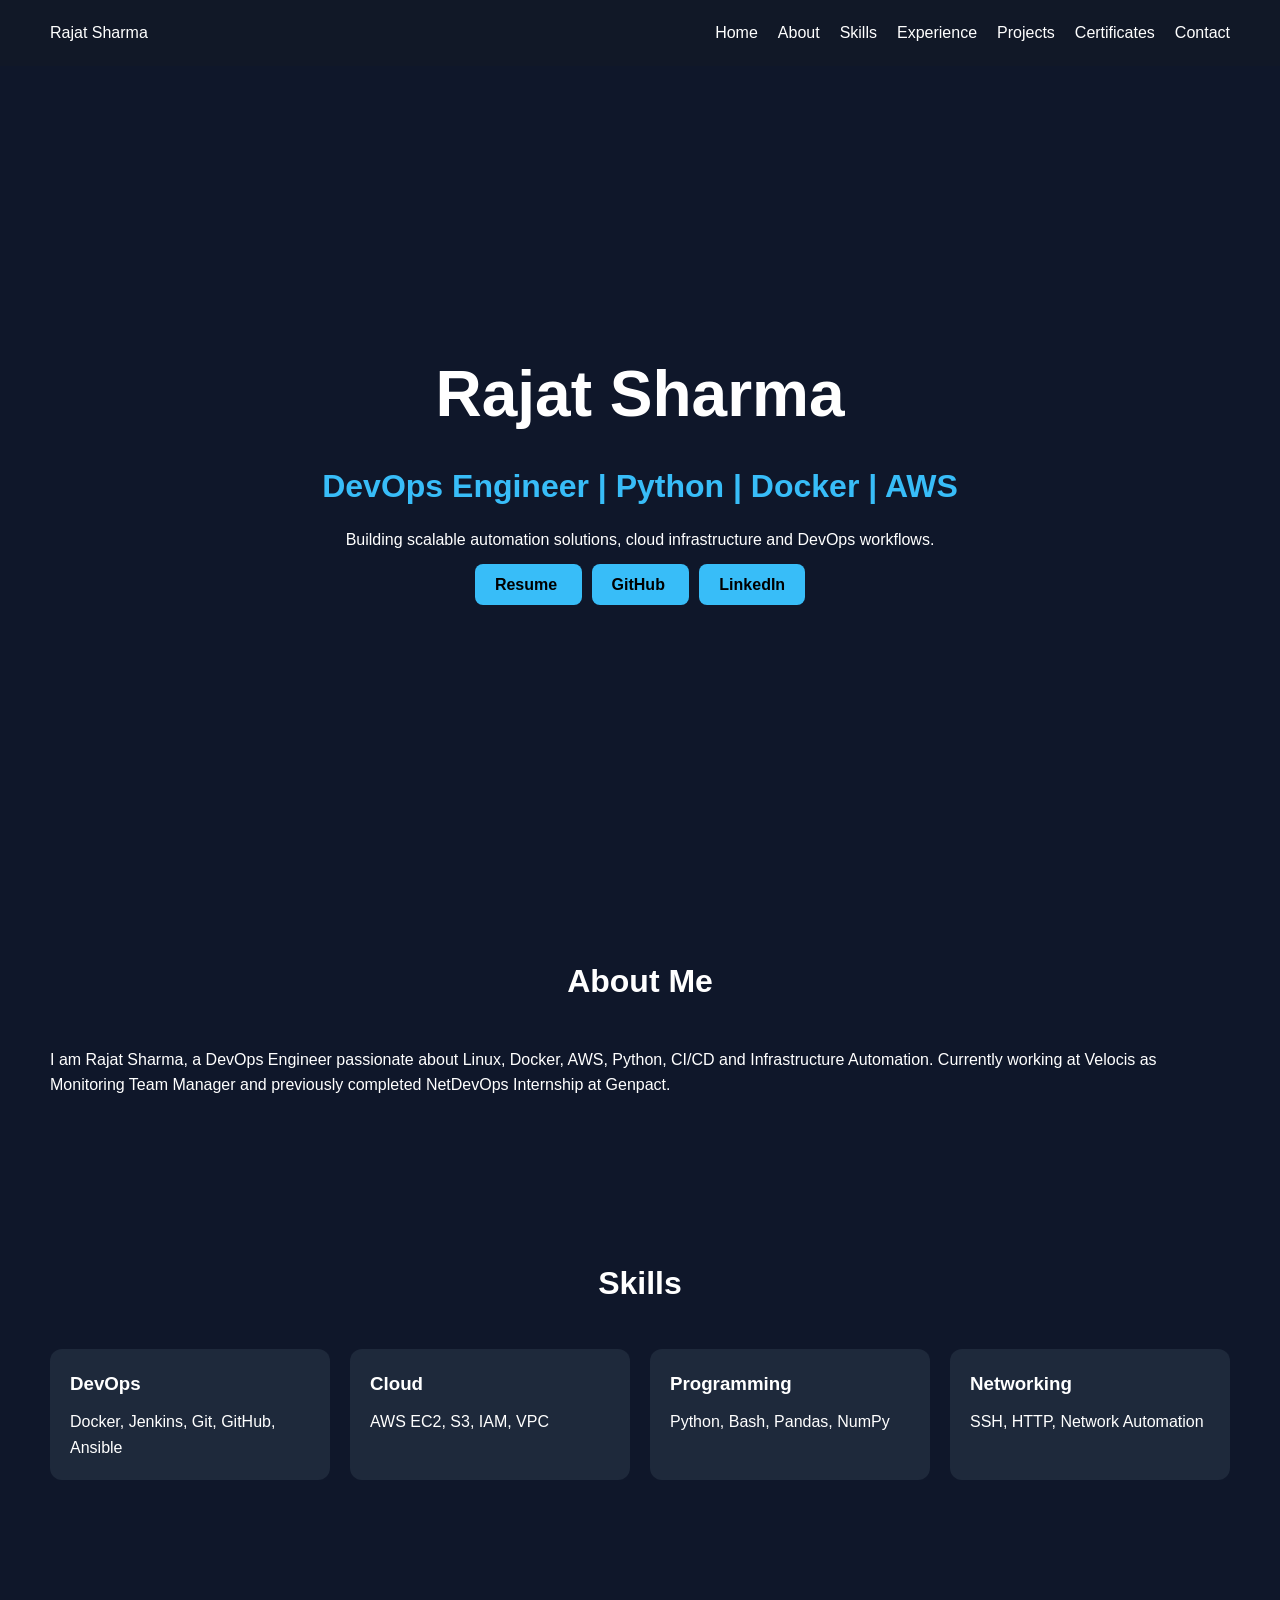
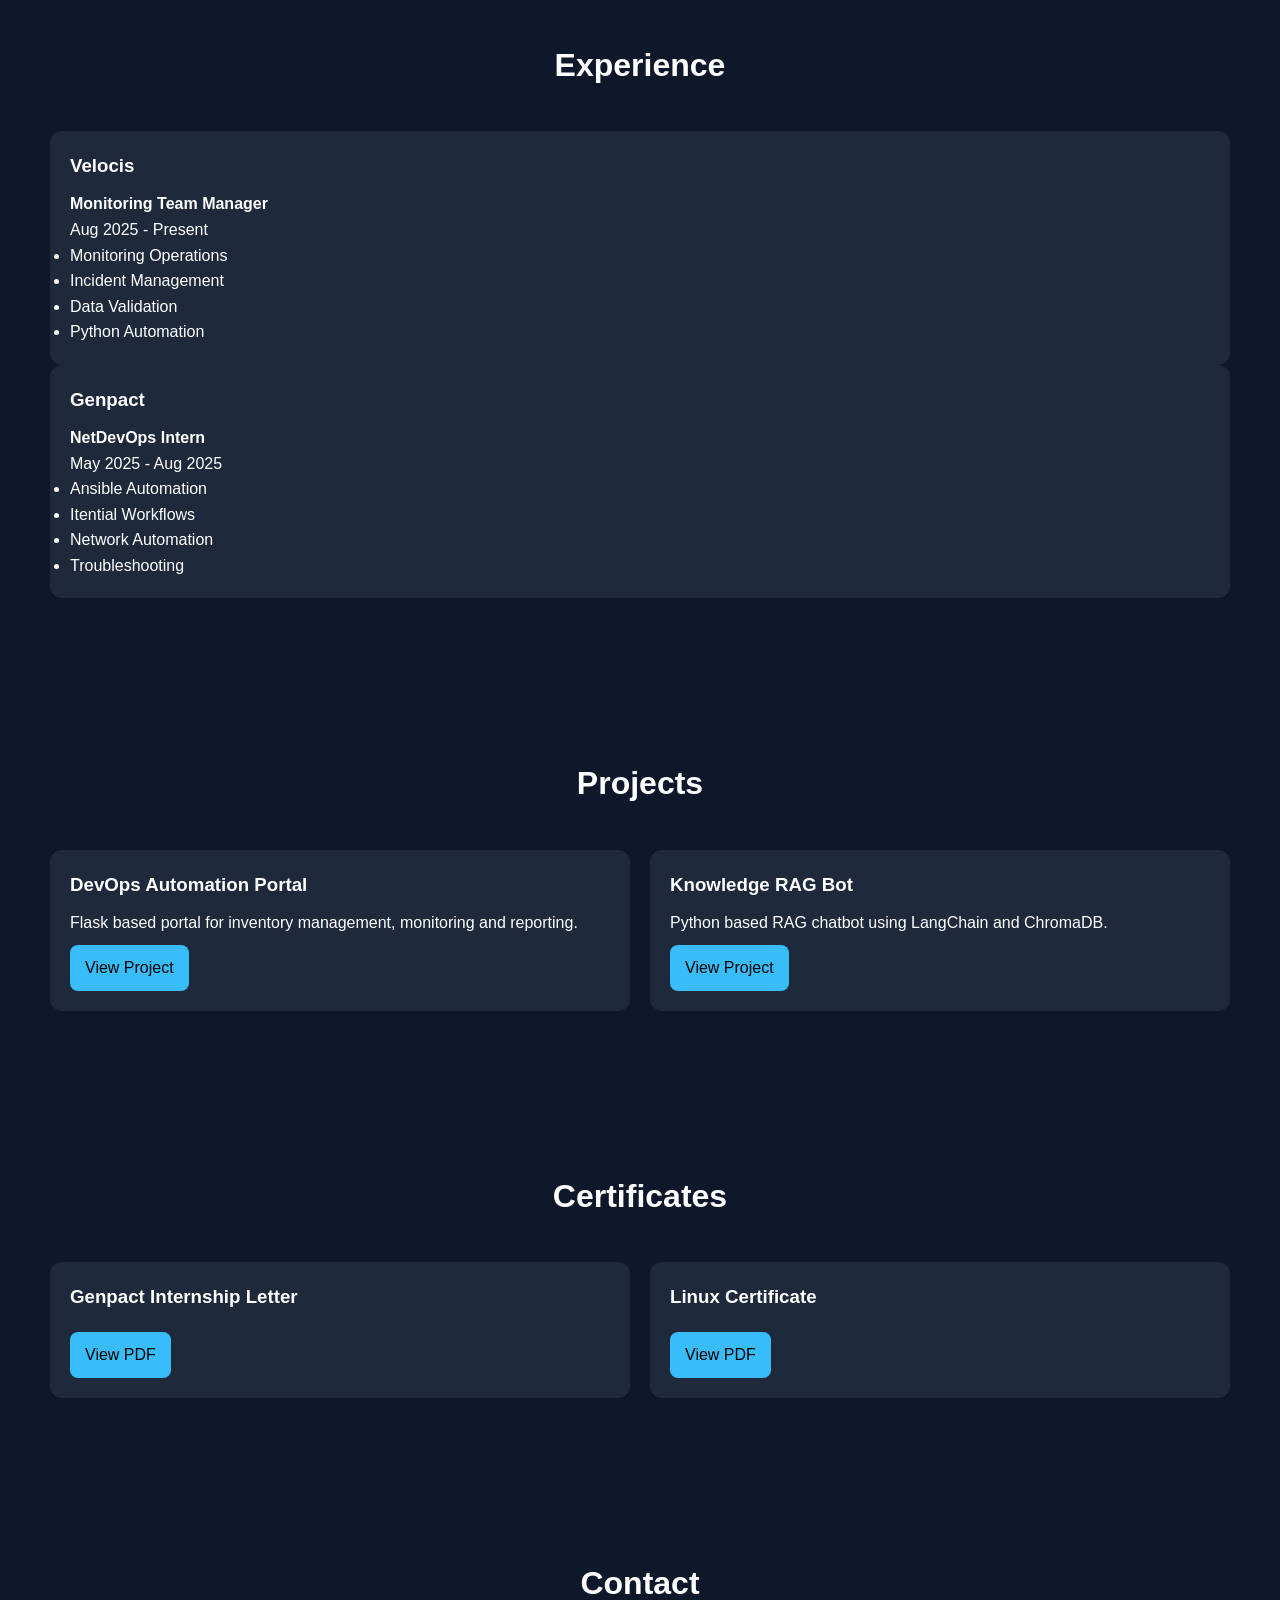
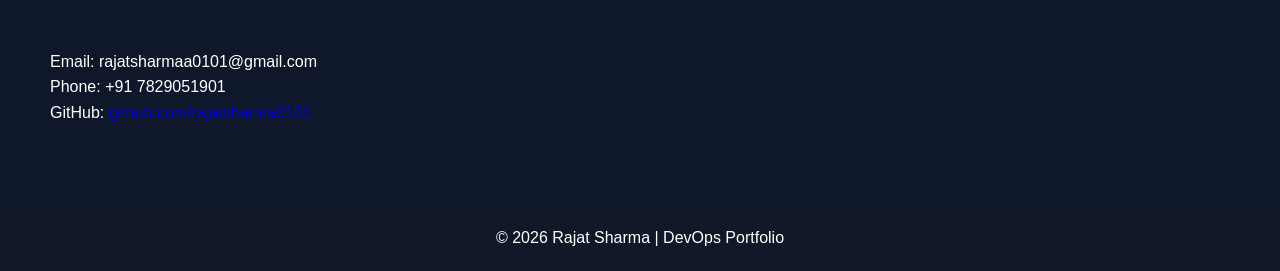
==== index.html @ 003ccc12 "Initial commit" ====
<!DOCTYPE html>
<html lang="en">
<head>
<meta charset="UTF-8">
<meta name="viewport" content="width=device-width, initial-scale=1.0">
<title>Rajat Sharma | DevOps Engineer</title>

<link rel="stylesheet" href="style.css">

<link
href="https://cdnjs.cloudflare.com/ajax/libs/font-awesome/6.5.1/css/all.min.css"
rel="stylesheet"
/>

</head>

<body>

<nav>
<div class="logo">Rajat Sharma</div>

<ul>
<li><a href="#home">Home</a></li>
<li><a href="#about">About</a></li>
<li><a href="#skills">Skills</a></li>
<li><a href="#experience">Experience</a></li>
<li><a href="#projects">Projects</a></li>
<li><a href="#certificates">Certificates</a></li>
<li><a href="#contact">Contact</a></li>
</ul>

</nav>

<section id="home" class="hero">

<div class="hero-content">

<h1>Rajat Sharma</h1>

<h2>DevOps Engineer | Python | Docker | AWS</h2>

<p>
Building scalable automation solutions, cloud infrastructure
and DevOps workflows.
</p>

<div class="buttons">

<a href="assets/Rajat_Sharma_Resume.pdf" target="_blank">
Resume
</a>

<a href="https://github.com/rajatsharma0101" target="_blank">
GitHub
</a>

<a href="https://www.linkedin.com/in/rajat-sharma-5a467828b/" target="_blank">
LinkedIn
</a>

</div>

</div>

</section>

<section id="about">

<h2>About Me</h2>

<p>
I am Rajat Sharma, a DevOps Engineer passionate about
Linux, Docker, AWS, Python, CI/CD and Infrastructure
Automation.

Currently working at Velocis as Monitoring Team Manager
and previously completed NetDevOps Internship at Genpact.
</p>

</section>

<section id="skills">

<h2>Skills</h2>

<div class="skill-grid">

<div class="card">
<h3>DevOps</h3>
<p>Docker, Jenkins, Git, GitHub, Ansible</p>
</div>

<div class="card">
<h3>Cloud</h3>
<p>AWS EC2, S3, IAM, VPC</p>
</div>

<div class="card">
<h3>Programming</h3>
<p>Python, Bash, Pandas, NumPy</p>
</div>

<div class="card">
<h3>Networking</h3>
<p>SSH, HTTP, Network Automation</p>
</div>

</div>

</section>

<section id="experience">

<h2>Experience</h2>

<div class="card">

<h3>Velocis</h3>

<h4>Monitoring Team Manager</h4>

<p>
Aug 2025 - Present
</p>

<ul>
<li>Monitoring Operations</li>
<li>Incident Management</li>
<li>Data Validation</li>
<li>Python Automation</li>
</ul>

</div>

<div class="card">

<h3>Genpact</h3>

<h4>NetDevOps Intern</h4>

<p>
May 2025 - Aug 2025
</p>

<ul>
<li>Ansible Automation</li>
<li>Itential Workflows</li>
<li>Network Automation</li>
<li>Troubleshooting</li>
</ul>

</div>

</section>

<section id="projects">

<h2>Projects</h2>

<div class="project-grid">

<div class="card">

<h3>DevOps Automation Portal</h3>

<p>
Flask based portal for inventory management,
monitoring and reporting.
</p>

<a href="https://github.com/rajatsharma0101">
View Project
</a>

</div>

<div class="card">

<h3>Knowledge RAG Bot</h3>

<p>
Python based RAG chatbot using LangChain
and ChromaDB.
</p>

<a href="https://github.com/rajatsharma0101">
View Project
</a>

</div>

</div>

</section>

<section id="certificates">

<h2>Certificates</h2>

<div class="project-grid">

<div class="card">

<h3>Genpact Internship Letter</h3>

<a href="assets/Genpact_Internship.pdf" target="_blank">
View PDF
</a>

</div>

<div class="card">

<h3>Linux Certificate</h3>

<a href="assets/Linux_Certificate.pdf" target="_blank">
View PDF
</a>

</div>

</div>

</section>

<section id="contact">

<h2>Contact</h2>

<p>Email: rajatsharmaa0101@gmail.com</p>

<p>Phone: +91 7829051901</p>

<p>
GitHub:
<a href="https://github.com/rajatsharma0101">
github.com/rajatsharma0101
</a>
</p>

</section>

<footer>

<p>
© 2026 Rajat Sharma | DevOps Portfolio
</p>

</footer>

<script src="script.js"></script>

</body>
</html>
---- style.css ----
*{
margin:0;
padding:0;
box-sizing:border-box;
font-family:Arial,sans-serif;
}

body{
background:#0f172a;
color:white;
line-height:1.6;
}

nav{
display:flex;
justify-content:space-between;
align-items:center;
padding:20px 50px;
background:#111827;
position:sticky;
top:0;
}

nav ul{
display:flex;
list-style:none;
gap:20px;
}

nav a{
color:white;
text-decoration:none;
}

.hero{
height:90vh;
display:flex;
justify-content:center;
align-items:center;
text-align:center;
padding:20px;
}

.hero h1{
font-size:4rem;
}

.hero h2{
color:#38bdf8;
margin:15px 0;
}

.buttons{
margin-top:20px;
}

.buttons a{
background:#38bdf8;
color:black;
padding:12px 20px;
margin:5px;
text-decoration:none;
border-radius:8px;
font-weight:bold;
}

section{
padding:80px 50px;
}

h2{
text-align:center;
margin-bottom:40px;
font-size:2rem;
}

.skill-grid,
.project-grid{
display:grid;
grid-template-columns:repeat(auto-fit,minmax(250px,1fr));
gap:20px;
}

.card{
background:#1e293b;
padding:20px;
border-radius:12px;
}

.card h3{
margin-bottom:10px;
}

.card a{
display:inline-block;
margin-top:10px;
background:#38bdf8;
padding:10px 15px;
border-radius:8px;
color:black;
text-decoration:none;
}

footer{
text-align:center;
padding:20px;
background:#111827;
}

@media(max-width:768px){

nav{
flex-direction:column;
}

nav ul{
flex-wrap:wrap;
justify-content:center;
}

.hero h1{
font-size:2.5rem;
}

}
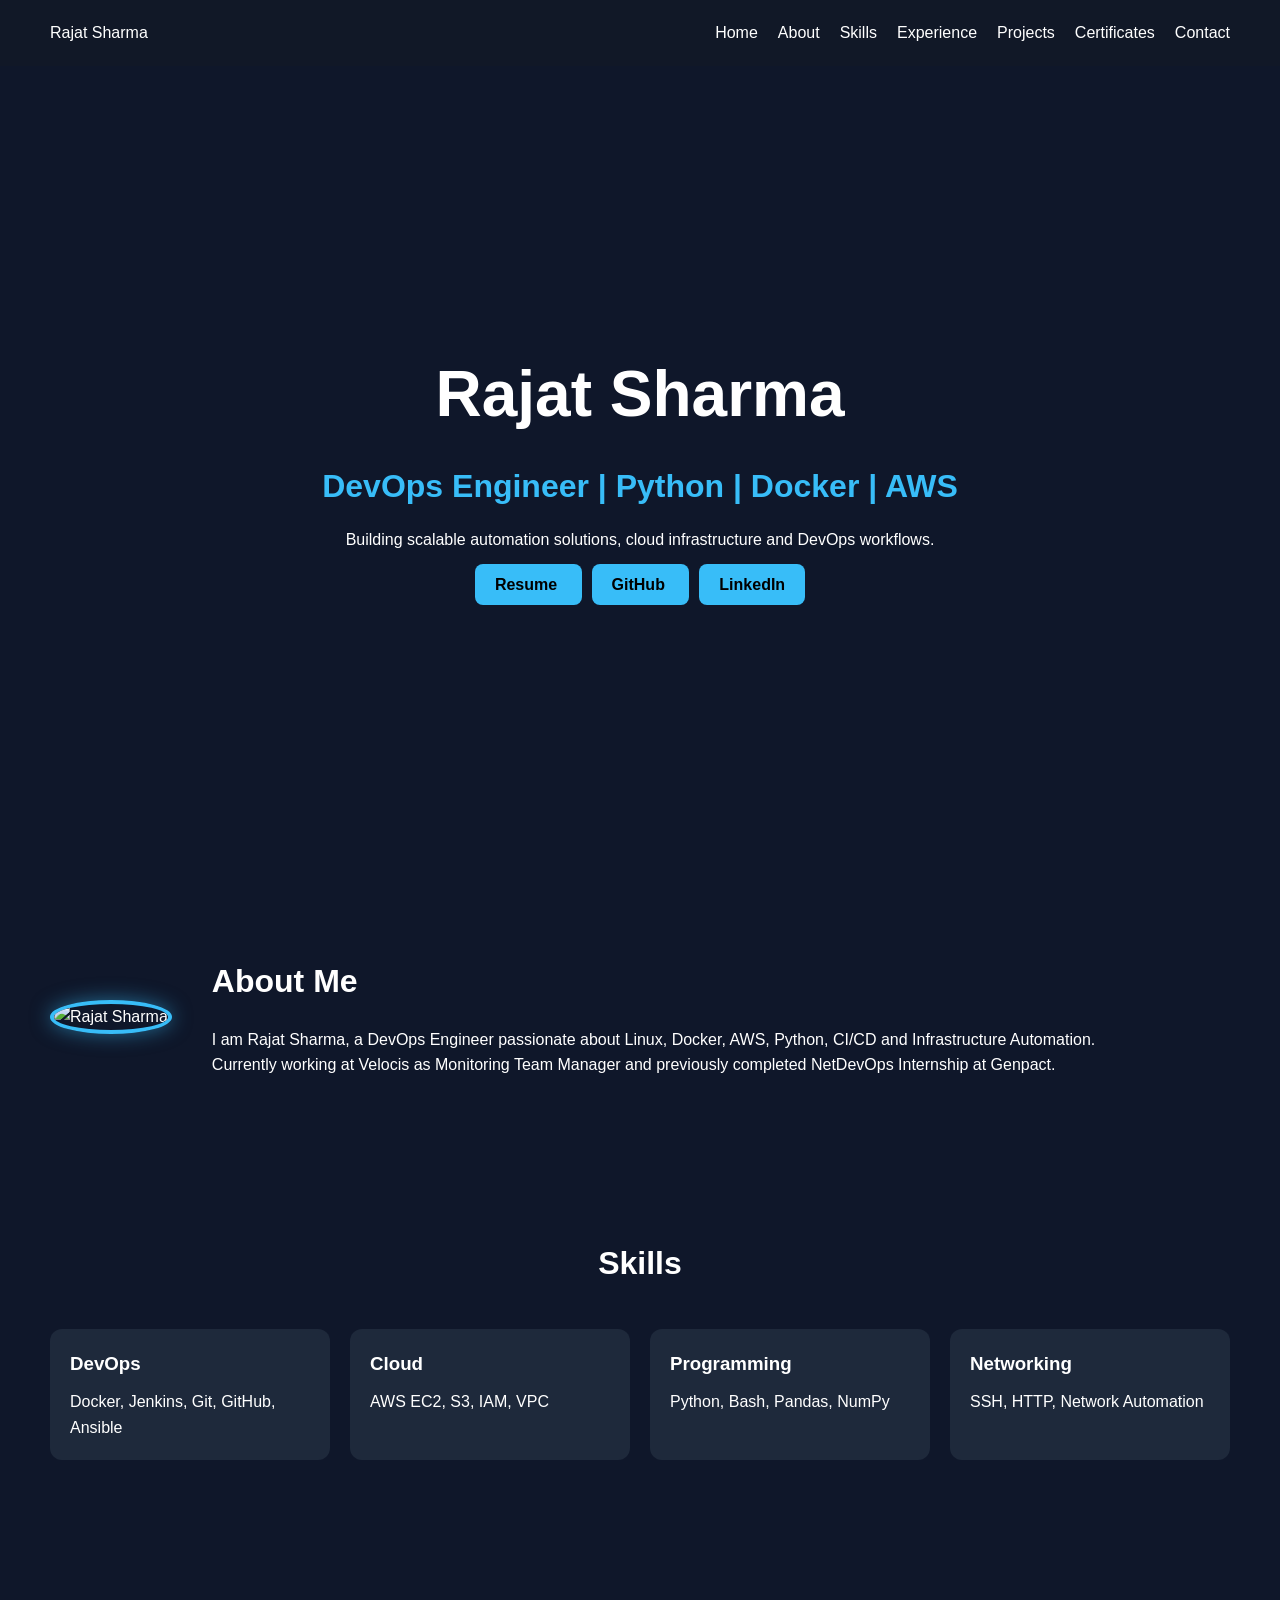
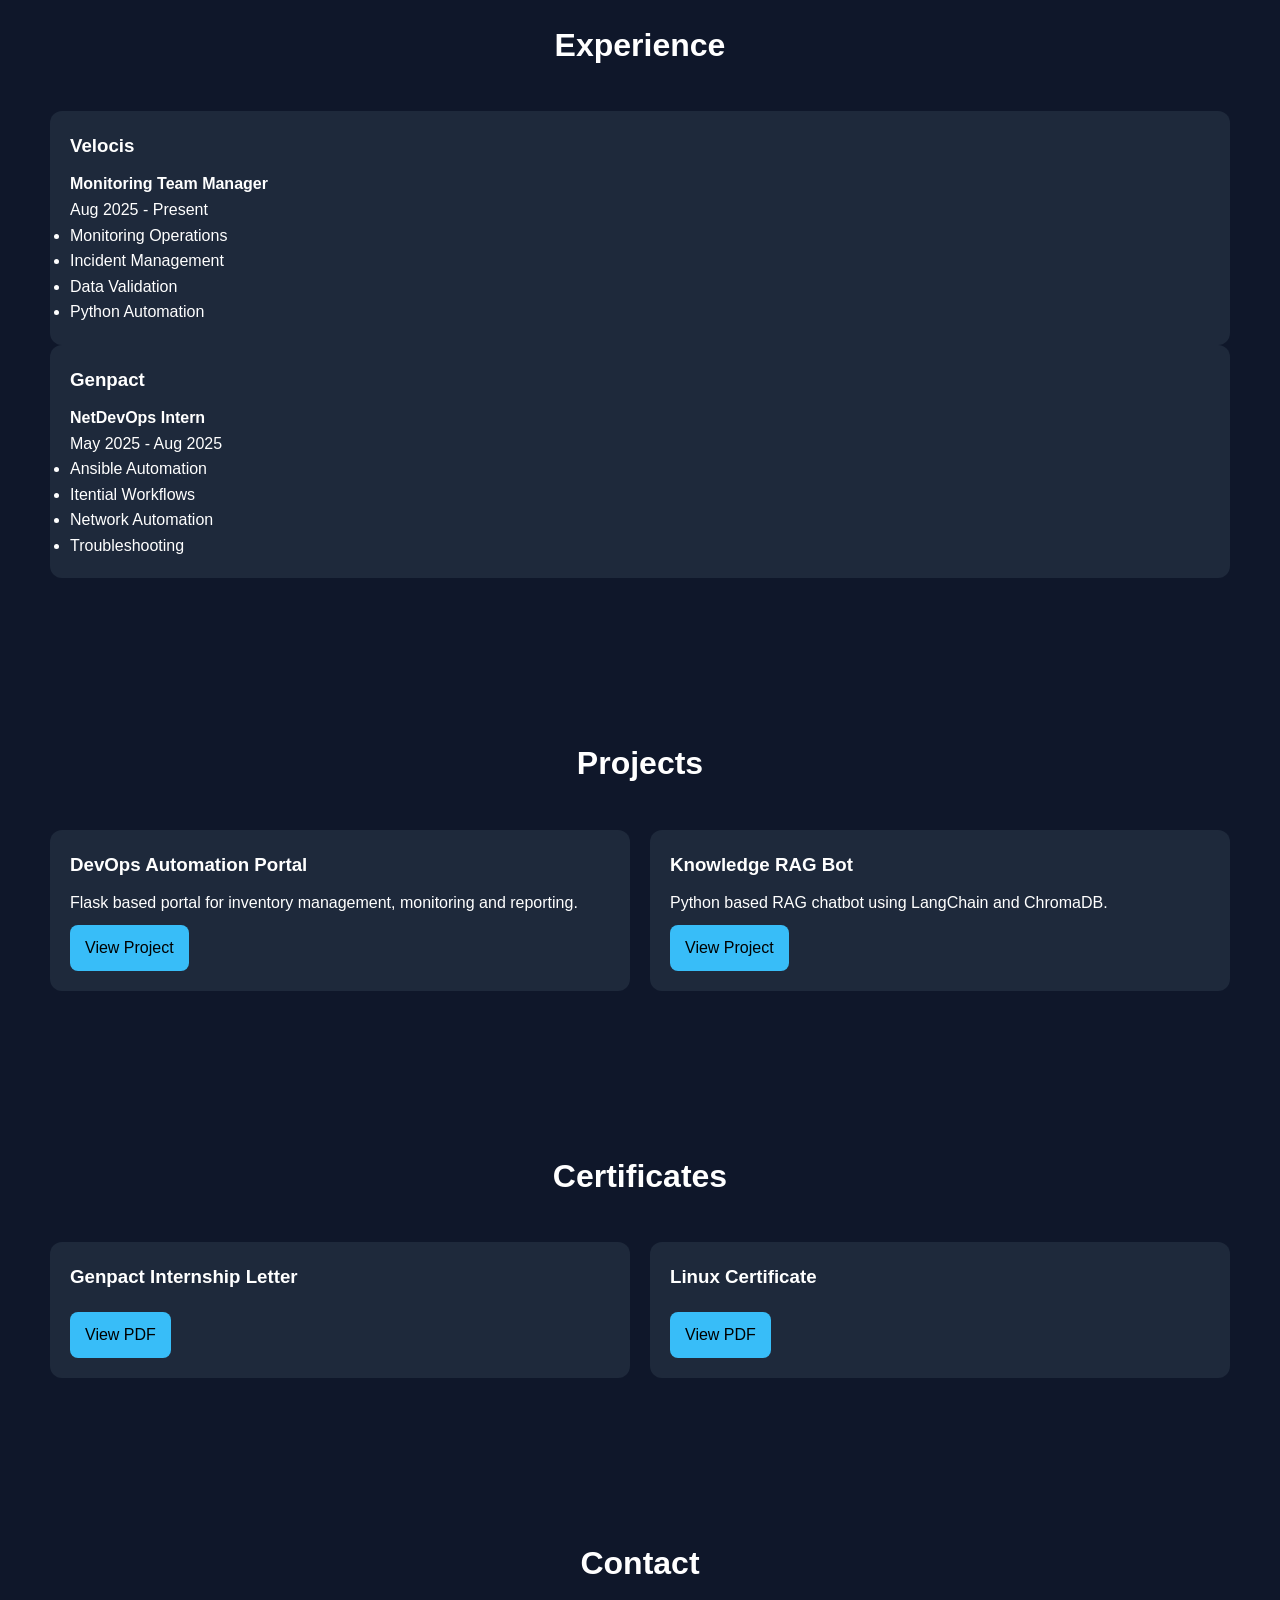
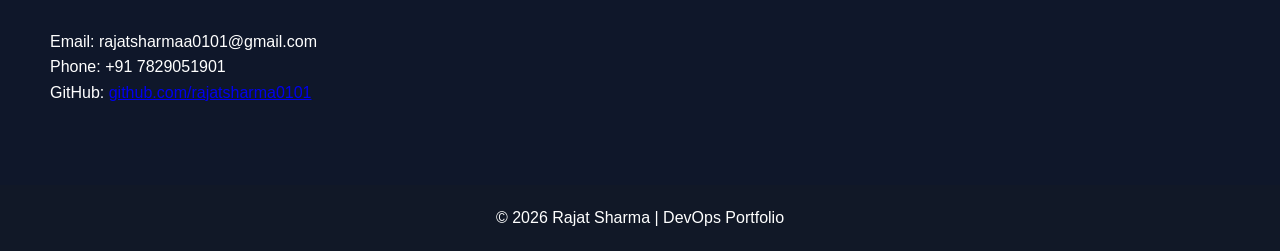
==== commit 5d7f1867: "Add profile image to About section" ====
--- a/index.html
+++ b/index.html
@@ -66,16 +66,29 @@
 
 <section id="about">
 
+<div class="about-container">
+
+<div class="profile-image">
+<img src="assets/profile.jpg" alt="Rajat Sharma">
+</div>
+
+<div class="about-content">
 <h2>About Me</h2>
 
 <p>
 I am Rajat Sharma, a DevOps Engineer passionate about
 Linux, Docker, AWS, Python, CI/CD and Infrastructure
 Automation.
-
+</p>
+
+<p>
 Currently working at Velocis as Monitoring Team Manager
 and previously completed NetDevOps Internship at Genpact.
 </p>
+
+</div>
+
+</div>
 
 </section>
 
--- a/style.css
+++ b/style.css
@@ -101,6 +101,34 @@
 text-decoration:none;
 }
 
+.about-container{
+display:flex;
+align-items:center;
+gap:40px;
+}
+
+.profile-image{
+flex-shrink:0;
+}
+
+.profile-image img{
+width:250px;
+height:250px;
+border-radius:50%;
+object-fit:cover;
+border:4px solid #38bdf8;
+box-shadow:0 0 20px rgba(56,189,248,0.5);
+}
+
+.about-content{
+flex:1;
+}
+
+.about-content h2{
+text-align:left;
+margin-bottom:20px;
+}
+
 footer{
 text-align:center;
 padding:20px;
@@ -122,4 +150,18 @@
 font-size:2.5rem;
 }
 
+.about-container{
+flex-direction:column;
+text-align:center;
+}
+
+.profile-image img{
+width:200px;
+height:200px;
+}
+
+.about-content h2{
+text-align:center;
+}
+
 }
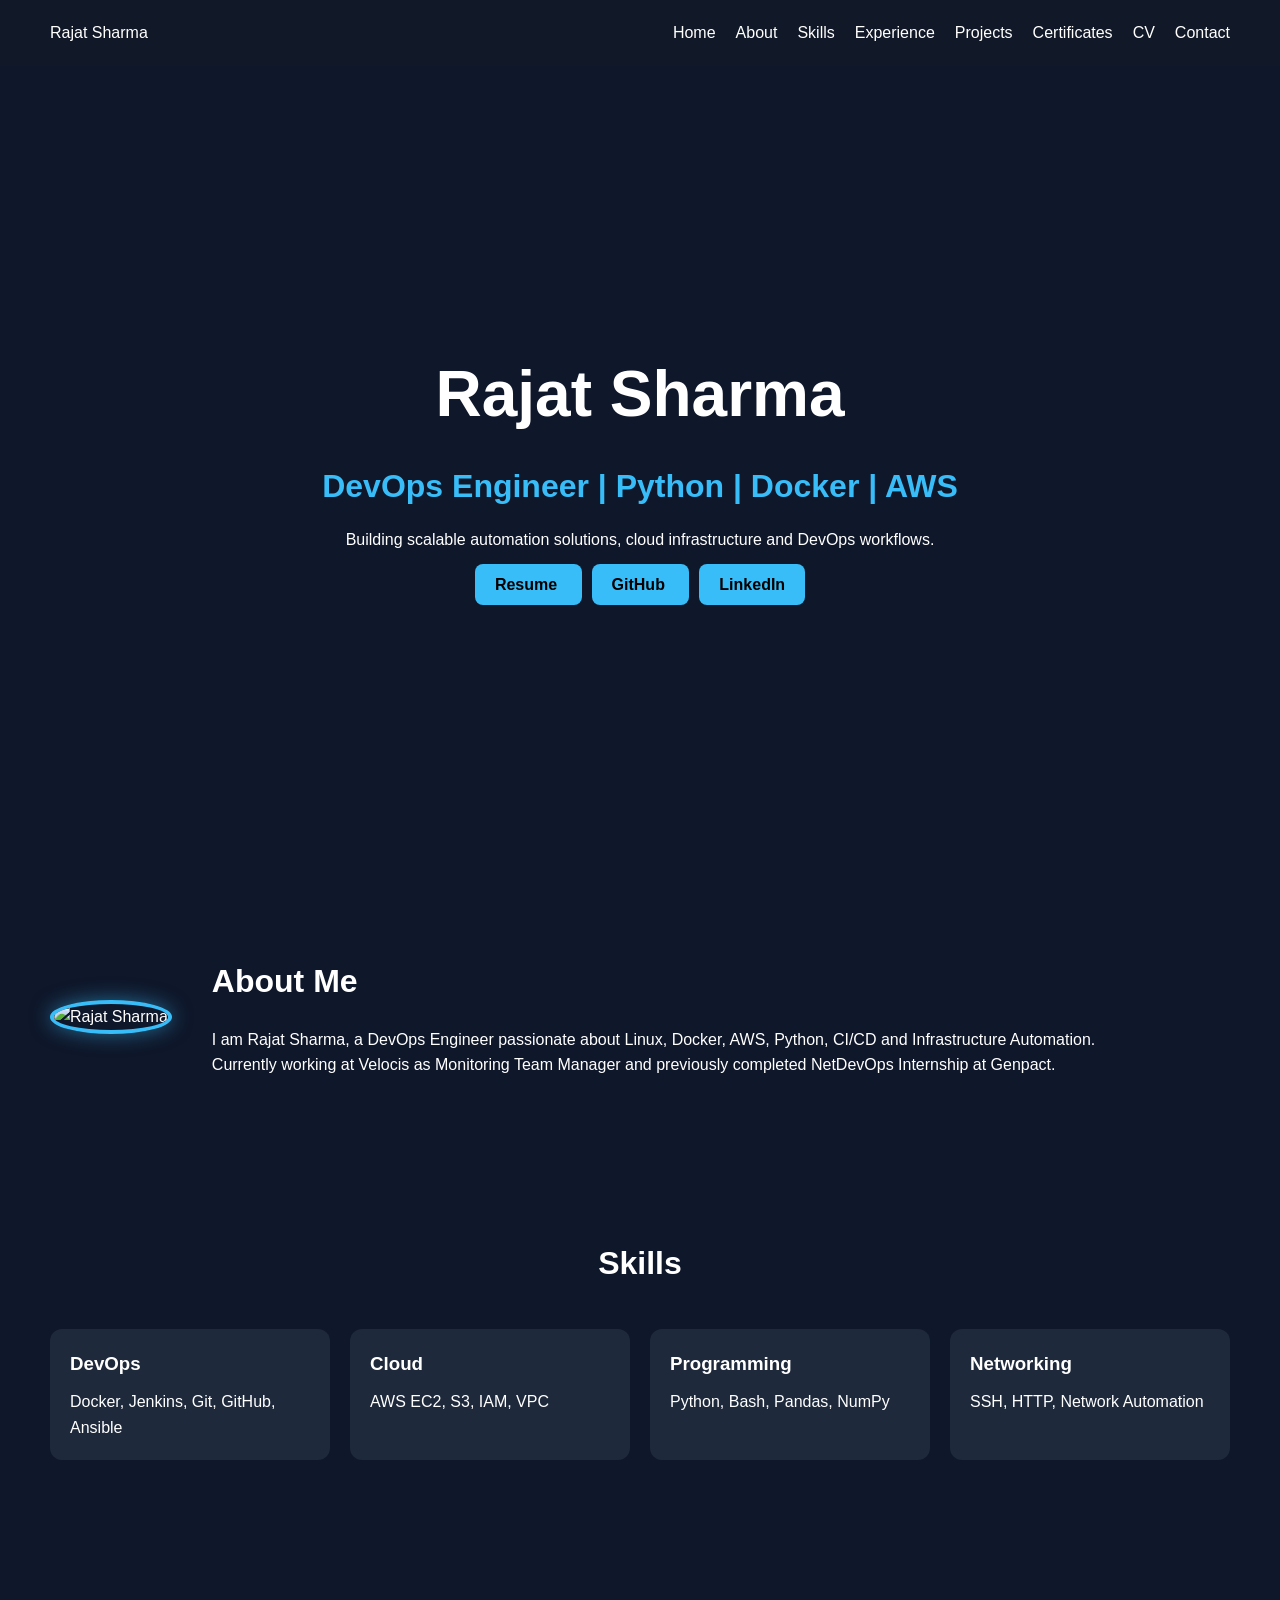
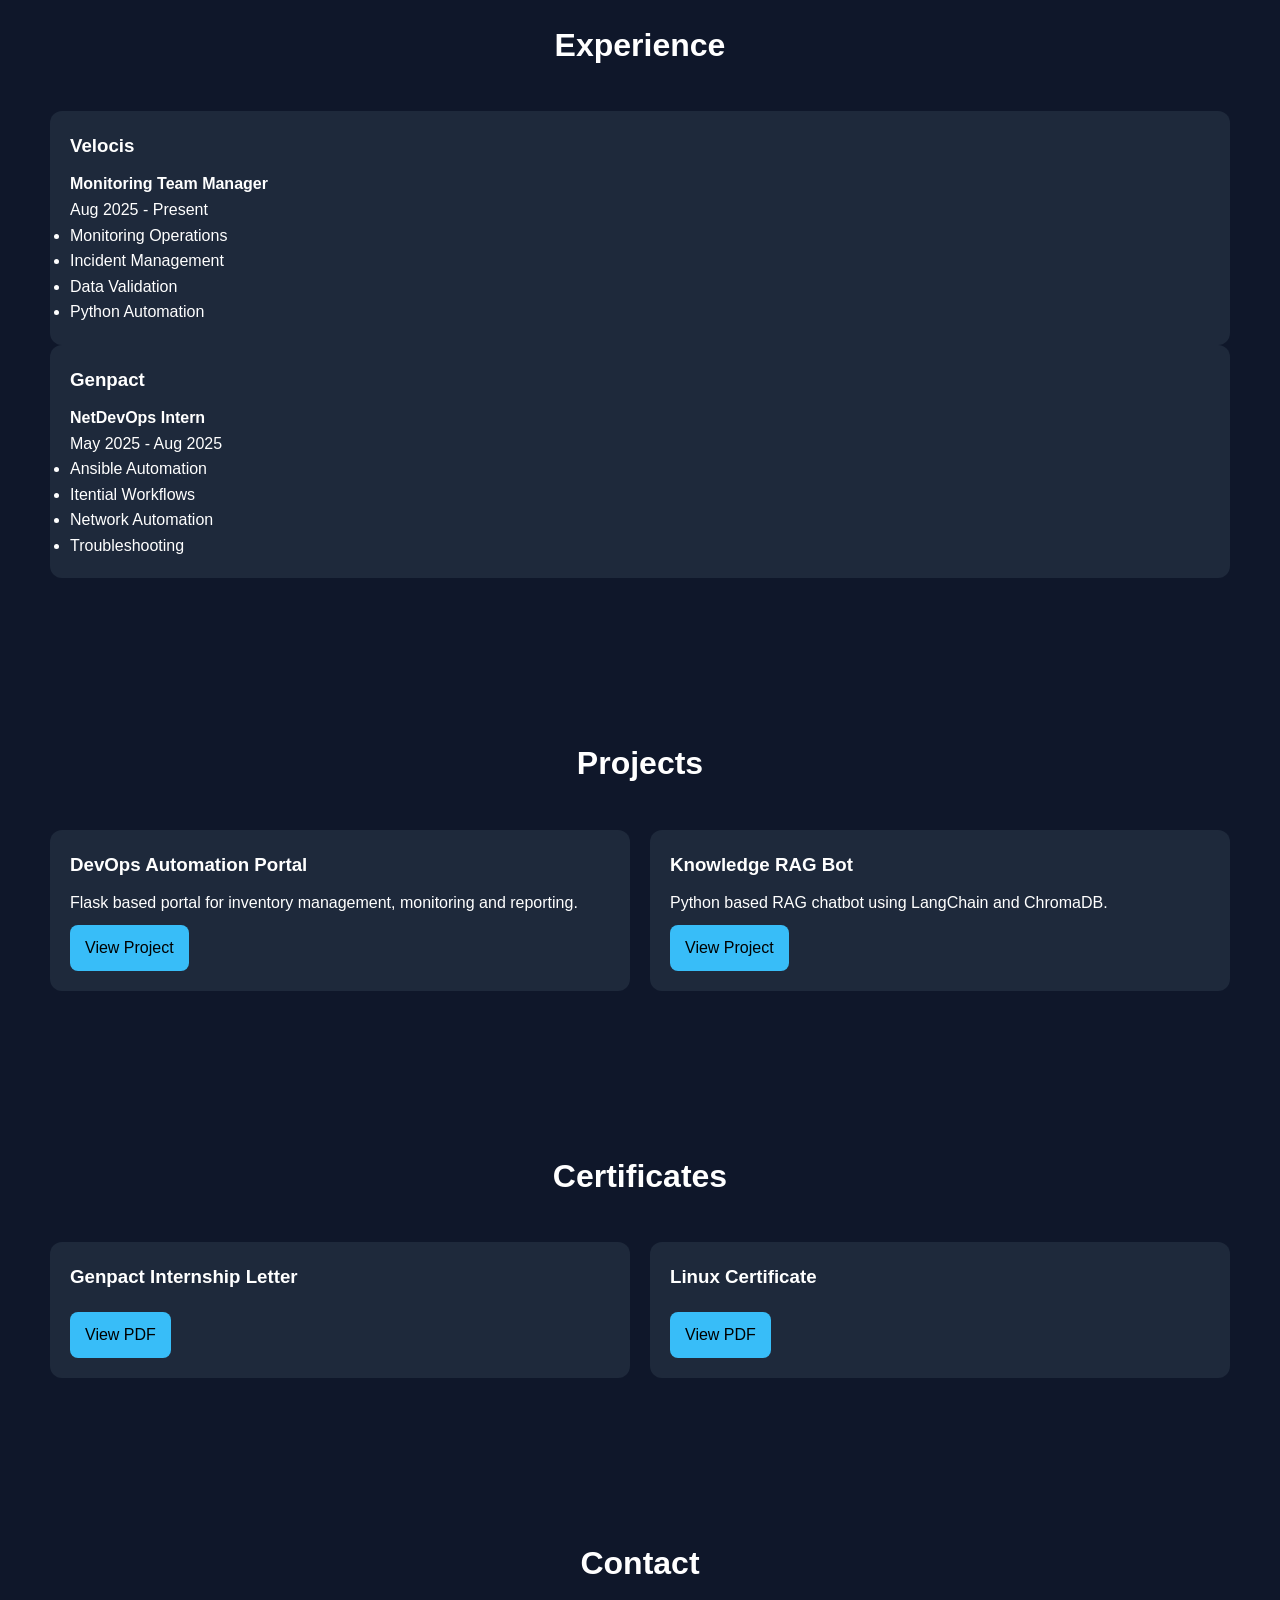
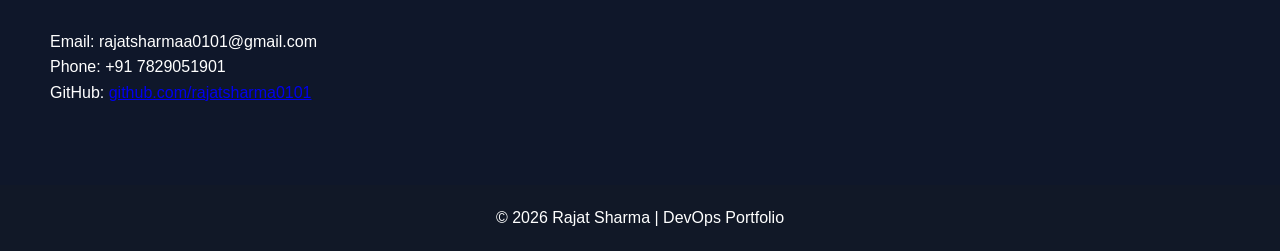
==== commit 6e5b2b5e: "Add dedicated CV/Resume page with portfolio links" ====
--- a/index.html
+++ b/index.html
@@ -26,6 +26,7 @@
 <li><a href="#experience">Experience</a></li>
 <li><a href="#projects">Projects</a></li>
 <li><a href="#certificates">Certificates</a></li>
+<li><a href="cv.html">CV</a></li>
 <li><a href="#contact">Contact</a></li>
 </ul>
 
